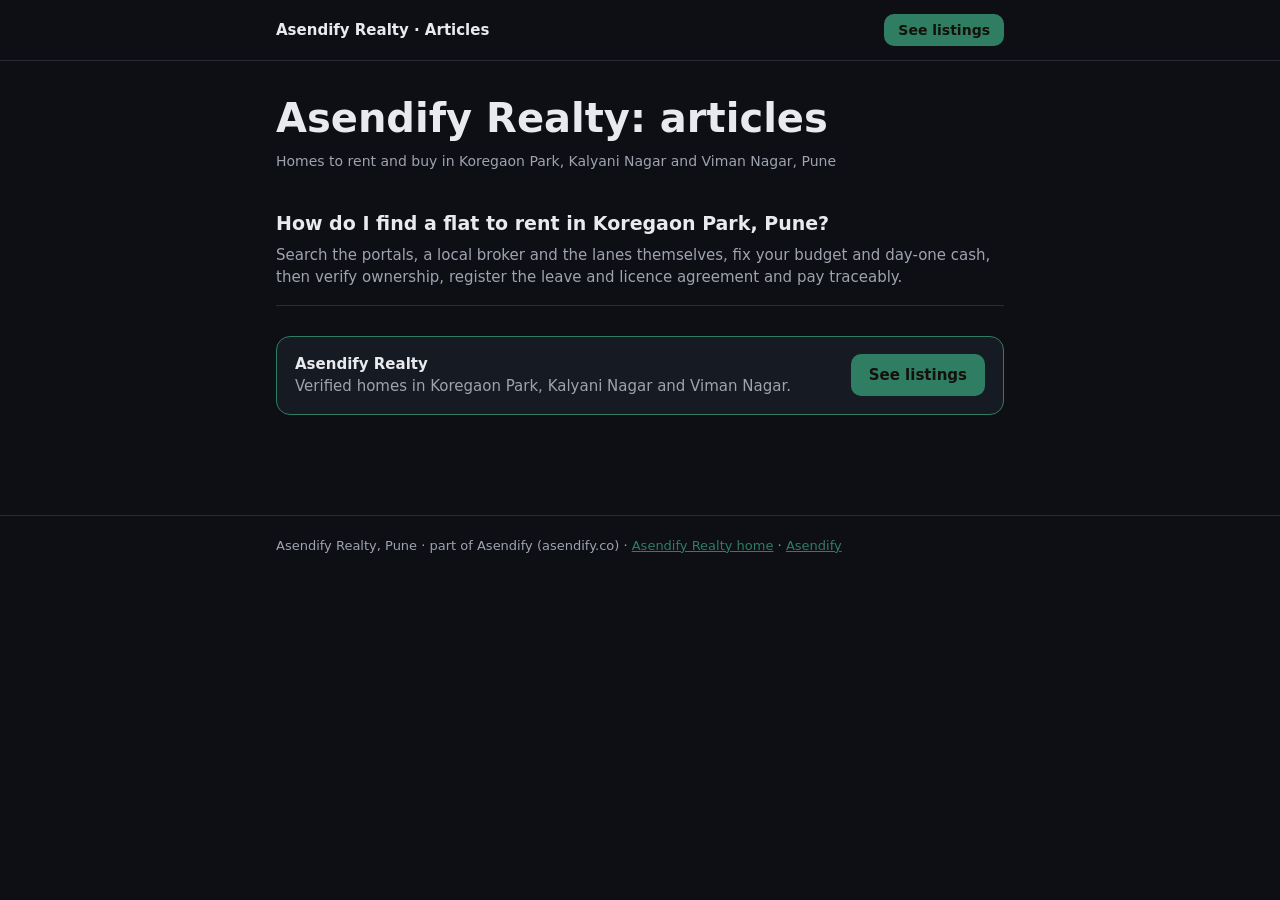
==== blog/index.html @ f892764b "Realty blog: first article (find a flat to rent in Koregaon Park), /blog/ index + blog-sitemap, visi" ====
<!doctype html><html lang="en"><head><meta charset="utf-8"><meta name="viewport" content="width=device-width,initial-scale=1">
<title>Asendify Realty articles | Homes to rent and buy in Koregaon Park, Kalyani Nagar and Viman Nagar, Pune</title><meta name="description" content="Free guides from Asendify Realty: homes to rent and buy in koregaon park, kalyani nagar and viman nagar, pune.">
<link rel="canonical" href="https://realty.asendify.co/blog/"><meta property="og:type" content="article"><meta property="og:title" content="Asendify Realty articles | Homes to rent and buy in Koregaon Park, Kalyani Nagar and Viman Nagar, Pune"><meta property="og:description" content="Free guides from Asendify Realty: homes to rent and buy in koregaon park, kalyani nagar and viman nagar, pune."><meta property="og:url" content="https://realty.asendify.co/blog/"><meta name="twitter:card" content="summary">

<style>:root{--a:#2f7d62}*{box-sizing:border-box}body{margin:0;background:#0d0f14;color:#e9eaef;font:17px/1.7 Georgia,'Times New Roman',serif}
header{border-bottom:1px solid #262b36}header .w{display:flex;justify-content:space-between;align-items:center;padding:14px 16px;font:600 15px system-ui,sans-serif}
header a{color:#e9eaef;text-decoration:none}header .btn{padding:8px 14px;font-size:14px}
.w{max-width:760px;margin:0 auto;padding:0 16px}main{padding:34px 0 70px}
h1{font:700 clamp(28px,5.5vw,40px)/1.15 system-ui,sans-serif;margin:0 0 12px}h2{font:700 24px/1.3 system-ui,sans-serif;margin:36px 0 10px}h3{font:700 19px/1.35 system-ui,sans-serif;margin:26px 0 8px}
p,li{color:#d6d8df}a{color:var(--a)}blockquote{margin:18px 0;padding:6px 16px;border-left:3px solid var(--a);color:#b8bcc7}
.meta{color:#9ea3b0;font:14px system-ui,sans-serif;margin-bottom:26px}
.cta{display:flex;gap:14px;align-items:center;justify-content:space-between;flex-wrap:wrap;background:#161a22;border:1px solid #262b36;border-radius:14px;padding:16px 18px;margin:30px 0;font:15px/1.5 system-ui,sans-serif}
.cta span{color:#9ea3b0}.cta.big{border-color:var(--a)}
.btn{display:inline-block;background:var(--a);color:#14100b;font:700 15px system-ui,sans-serif;padding:12px 18px;border-radius:10px;text-decoration:none}
.list a{display:block;padding:16px 0;border-bottom:1px solid #262b36;text-decoration:none}.list b{color:#e9eaef;font:700 19px/1.35 system-ui,sans-serif}.list span{display:block;color:#9ea3b0;font:15px/1.5 system-ui,sans-serif;margin-top:4px}
p.rec{border-left:3px solid var(--a,#d4af37);background:rgba(255,255,255,.04);padding:10px 14px;border-radius:6px}
footer{border-top:1px solid #262b36;color:#9ea3b0;font:13px system-ui,sans-serif;padding:22px 0}
</style></head><body><header><div class="w"><a href="/blog/">Asendify Realty · Articles</a><a class="btn" href="https://realty.asendify.co/listings.html?utm_source=blog&amp;utm_medium=seo&amp;utm_campaign=header">See listings</a></div></header>
<main><div class="w"><h1>Asendify Realty: articles</h1><div class="meta">Homes to rent and buy in Koregaon Park, Kalyani Nagar and Viman Nagar, Pune</div>
<div class="list"><a href="/blog/find-flat-to-rent-koregaon-park-pune/"><b>How do I find a flat to rent in Koregaon Park, Pune?</b><span>Search the portals, a local broker and the lanes themselves, fix your budget and day-one cash, then verify ownership, register the leave and licence agreement and pay traceably.</span></a></div>
<div class="cta big"><div><b>Asendify Realty</b><br><span>Verified homes in Koregaon Park, Kalyani Nagar and Viman Nagar.</span></div><a class="btn" href="https://realty.asendify.co/listings.html?utm_source=blog&amp;utm_medium=seo&amp;utm_campaign=blog-index">See listings</a></div></div></main><footer><div class="w">Asendify Realty, Pune · part of Asendify (asendify.co) · <a href="https://realty.asendify.co/">Asendify Realty home</a> · <a href="https://www.asendify.co/?utm_source=blog&utm_medium=seo&utm_campaign=svc-footer">Asendify</a></div></footer><script src="https://www.asendify.co/assets/js/blossom.js?v=5" defer></script><script>/* 2026-10-20: real-visit counter for the Asendify Channels dashboard (same rules as the book shops and the other sites). */
(function(){try{if(sessionStorage.getItem('asd_sv')==='1')return;var q0=new URLSearchParams(location.search);
if(q0.get('internal')==='1')document.cookie='asd_internal=1; domain=.asendify.co; path=/; max-age=63072000; SameSite=Lax; Secure';
if(/(^|;\s*)asd_internal=1/.test(document.cookie))return;
if(navigator.webdriver||/bot\b|bot\/|crawl|spider|slurp|preview|headless|lighthouse|scanner|facebookexternalhit/i.test(navigator.userAgent))return;
var c=function(v){return String(v||'').toLowerCase().replace(/[^a-z0-9._-]/g,'').slice(0,60)};var src='';
if(q0.get('utm_source'))src=[c(q0.get('utm_source')),c(q0.get('utm_medium')),c(q0.get('utm_campaign'))].join('/');
if(!src&&document.referrer){var h=new URL(document.referrer).hostname.replace(/^www\./,'');if(h&&!/(^|\.)asendify\.co$/.test(h))src='ref/'+c(h);}
src=src||'direct';var path=location.pathname.replace(/[^a-zA-Z0-9._\/-]/g,'').slice(0,120)||'/';
var acts=['scroll','pointerdown','touchstart','keydown','mousemove','wheel'],sent=false,shown=0,tick;
var send=function(how){if(sent)return;sent=true;clearInterval(tick);acts.forEach(function(e){removeEventListener(e,on,true)});
try{sessionStorage.setItem('asd_sv','1')}catch(e){}
fetch('https://playbook.asendify.co/api/ref',{method:'POST',mode:'no-cors',keepalive:true,headers:{'Content-Type':'text/plain'},body:JSON.stringify({visit:src,page:path,engaged:how,product:'realty'})}).catch(function(){})};
var on=function(){send('interact')};acts.forEach(function(e){addEventListener(e,on,{capture:true,passive:true})});
tick=setInterval(function(){if(document.visibilityState==='visible'&&(shown+=1000)>=12000)send('time')},1000);}catch(e){}})();</script>
</body></html>
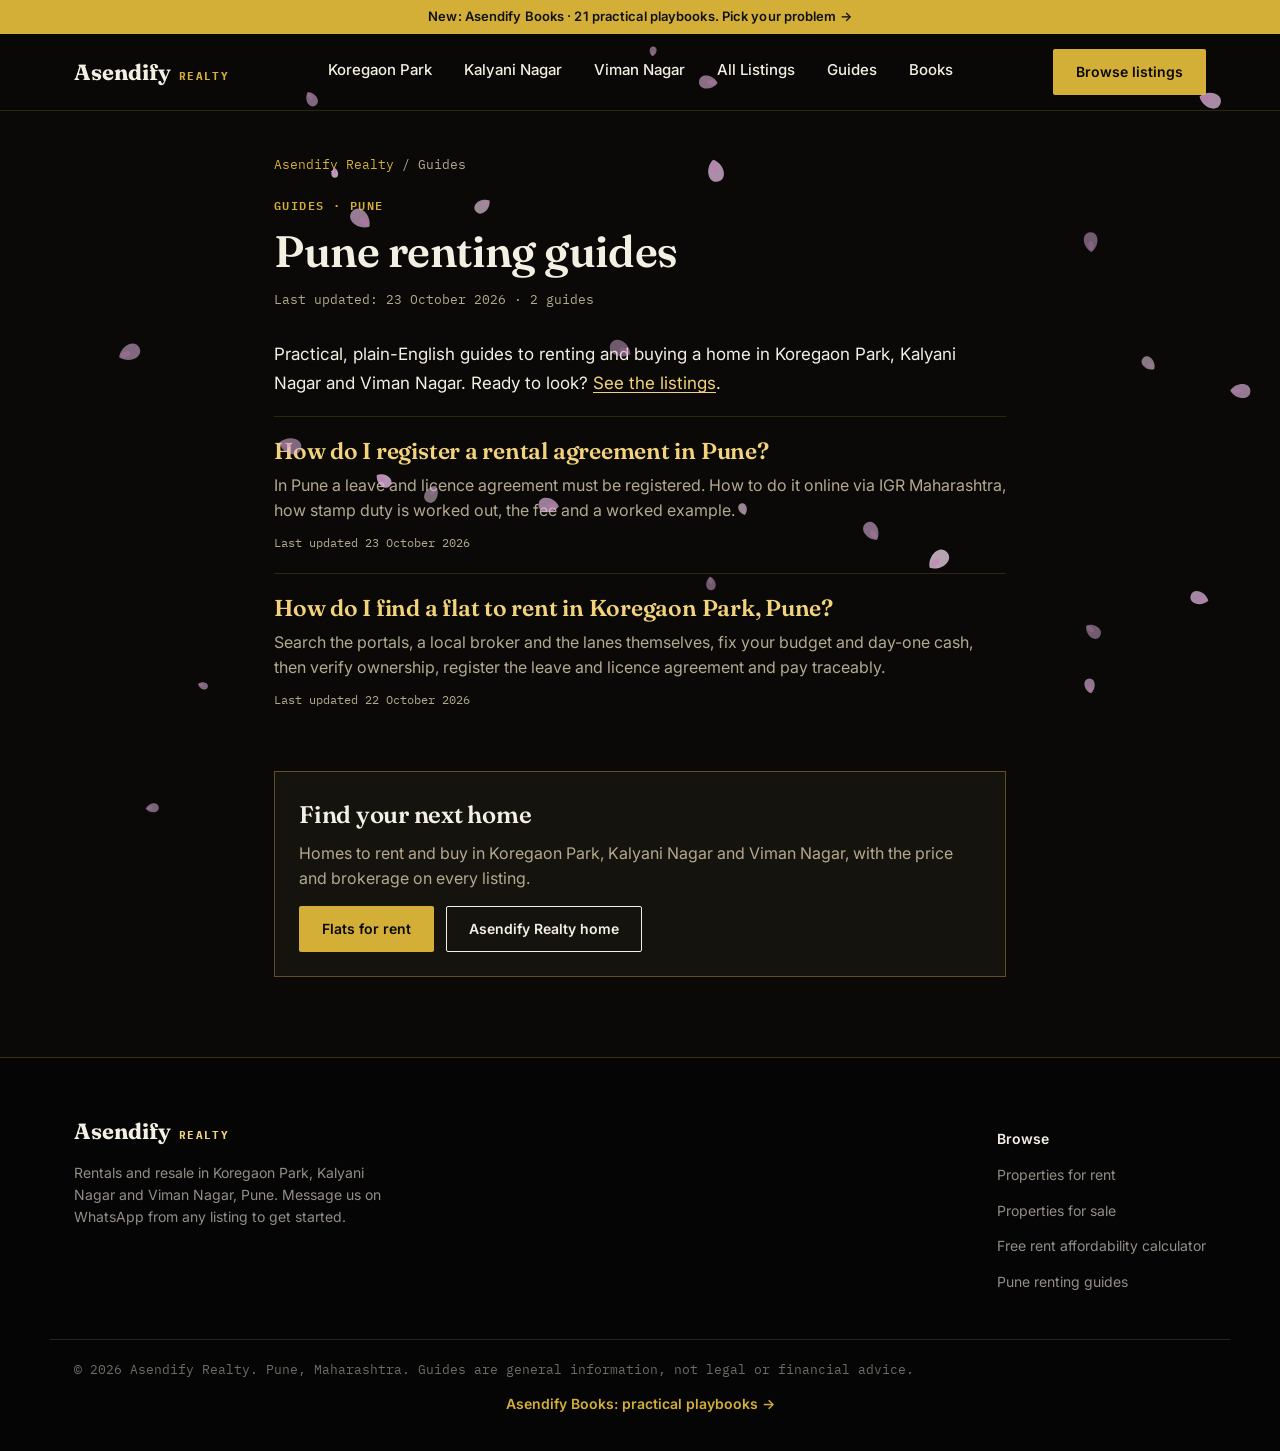
==== commit 8ab57ebc: "Realty blog: static build of every published realty article (fixes /blog/ 404s) - scripts/build_real" ====
--- a/blog/index.html
+++ b/blog/index.html
@@ -1,24 +1,75 @@
-<!doctype html><html lang="en"><head><meta charset="utf-8"><meta name="viewport" content="width=device-width,initial-scale=1">
-<title>Asendify Realty articles | Homes to rent and buy in Koregaon Park, Kalyani Nagar and Viman Nagar, Pune</title><meta name="description" content="Free guides from Asendify Realty: homes to rent and buy in koregaon park, kalyani nagar and viman nagar, pune.">
-<link rel="canonical" href="https://realty.asendify.co/blog/"><meta property="og:type" content="article"><meta property="og:title" content="Asendify Realty articles | Homes to rent and buy in Koregaon Park, Kalyani Nagar and Viman Nagar, Pune"><meta property="og:description" content="Free guides from Asendify Realty: homes to rent and buy in koregaon park, kalyani nagar and viman nagar, pune."><meta property="og:url" content="https://realty.asendify.co/blog/"><meta name="twitter:card" content="summary">
-
-<style>:root{--a:#2f7d62}*{box-sizing:border-box}body{margin:0;background:#0d0f14;color:#e9eaef;font:17px/1.7 Georgia,'Times New Roman',serif}
-header{border-bottom:1px solid #262b36}header .w{display:flex;justify-content:space-between;align-items:center;padding:14px 16px;font:600 15px system-ui,sans-serif}
-header a{color:#e9eaef;text-decoration:none}header .btn{padding:8px 14px;font-size:14px}
-.w{max-width:760px;margin:0 auto;padding:0 16px}main{padding:34px 0 70px}
-h1{font:700 clamp(28px,5.5vw,40px)/1.15 system-ui,sans-serif;margin:0 0 12px}h2{font:700 24px/1.3 system-ui,sans-serif;margin:36px 0 10px}h3{font:700 19px/1.35 system-ui,sans-serif;margin:26px 0 8px}
-p,li{color:#d6d8df}a{color:var(--a)}blockquote{margin:18px 0;padding:6px 16px;border-left:3px solid var(--a);color:#b8bcc7}
-.meta{color:#9ea3b0;font:14px system-ui,sans-serif;margin-bottom:26px}
-.cta{display:flex;gap:14px;align-items:center;justify-content:space-between;flex-wrap:wrap;background:#161a22;border:1px solid #262b36;border-radius:14px;padding:16px 18px;margin:30px 0;font:15px/1.5 system-ui,sans-serif}
-.cta span{color:#9ea3b0}.cta.big{border-color:var(--a)}
-.btn{display:inline-block;background:var(--a);color:#14100b;font:700 15px system-ui,sans-serif;padding:12px 18px;border-radius:10px;text-decoration:none}
-.list a{display:block;padding:16px 0;border-bottom:1px solid #262b36;text-decoration:none}.list b{color:#e9eaef;font:700 19px/1.35 system-ui,sans-serif}.list span{display:block;color:#9ea3b0;font:15px/1.5 system-ui,sans-serif;margin-top:4px}
-p.rec{border-left:3px solid var(--a,#d4af37);background:rgba(255,255,255,.04);padding:10px 14px;border-radius:6px}
-footer{border-top:1px solid #262b36;color:#9ea3b0;font:13px system-ui,sans-serif;padding:22px 0}
-</style></head><body><header><div class="w"><a href="/blog/">Asendify Realty · Articles</a><a class="btn" href="https://realty.asendify.co/listings.html?utm_source=blog&amp;utm_medium=seo&amp;utm_campaign=header">See listings</a></div></header>
-<main><div class="w"><h1>Asendify Realty: articles</h1><div class="meta">Homes to rent and buy in Koregaon Park, Kalyani Nagar and Viman Nagar, Pune</div>
-<div class="list"><a href="/blog/find-flat-to-rent-koregaon-park-pune/"><b>How do I find a flat to rent in Koregaon Park, Pune?</b><span>Search the portals, a local broker and the lanes themselves, fix your budget and day-one cash, then verify ownership, register the leave and licence agreement and pay traceably.</span></a></div>
-<div class="cta big"><div><b>Asendify Realty</b><br><span>Verified homes in Koregaon Park, Kalyani Nagar and Viman Nagar.</span></div><a class="btn" href="https://realty.asendify.co/listings.html?utm_source=blog&amp;utm_medium=seo&amp;utm_campaign=blog-index">See listings</a></div></div></main><footer><div class="w">Asendify Realty, Pune · part of Asendify (asendify.co) · <a href="https://realty.asendify.co/">Asendify Realty home</a> · <a href="https://www.asendify.co/?utm_source=blog&utm_medium=seo&utm_campaign=svc-footer">Asendify</a></div></footer><script src="https://www.asendify.co/assets/js/blossom.js?v=5" defer></script><script>/* 2026-10-20: real-visit counter for the Asendify Channels dashboard (same rules as the book shops and the other sites). */
+<!DOCTYPE html>
+<html lang="en">
+<head>
+<meta charset="UTF-8">
+<meta name="viewport" content="width=device-width, initial-scale=1.0">
+<title>Pune renting guides: Koregaon Park, Kalyani Nagar and Viman Nagar | Asendify Realty</title>
+<meta name="description" content="Free, practical guides from Asendify Realty on renting and buying a home in Pune: finding a flat, leave and licence agreements, deposits, brokerage and more.">
+<link rel="canonical" href="https://realty.asendify.co/blog/">
+<meta property="og:type" content="website">
+<meta property="og:site_name" content="Asendify Realty">
+<meta property="og:title" content="Pune renting guides: Koregaon Park, Kalyani Nagar and Viman Nagar">
+<meta property="og:description" content="Free, practical guides from Asendify Realty on renting and buying a home in Pune: finding a flat, leave and licence agreements, deposits, brokerage and more.">
+<meta property="og:url" content="https://realty.asendify.co/blog/">
+<meta property="og:image" content="https://realty.asendify.co/blog/og.png">
+<meta property="og:image:width" content="1200"><meta property="og:image:height" content="630">
+<meta name="twitter:card" content="summary_large_image">
+<meta name="twitter:title" content="Pune renting guides: Koregaon Park, Kalyani Nagar and Viman Nagar">
+<meta name="twitter:description" content="Free, practical guides from Asendify Realty on renting and buying a home in Pune: finding a flat, leave and licence agreements, deposits, brokerage and more.">
+<meta name="twitter:image" content="https://realty.asendify.co/blog/og.png">
+<link rel="stylesheet" href="/assets/css/style.css?v=2">
+<style>.post{padding:44px 0 30px}.post .wrap{max-width:780px}.crumbs{font-family:var(--font-mono);font-size:12.5px;color:var(--stone);margin:0 0 18px}.crumbs a{color:var(--brass)}.eyebrow{display:inline-block;font-family:var(--font-mono);font-size:12px;letter-spacing:.12em;text-transform:uppercase;color:var(--brass);margin-bottom:12px}.post h1{font-family:var(--font-display);font-size:clamp(30px,5.4vw,44px);line-height:1.12;margin:0 0 14px}.updated{font-family:var(--font-mono);font-size:12.5px;color:var(--stone);margin:0 0 30px}.post-body{font-size:17px;line-height:1.75}.post-body p,.post-body li{color:#e2dccd}.post-body li{margin:0 0 8px}.post-body h2{font-family:var(--font-display);font-size:27px;line-height:1.25;margin:40px 0 12px}.post-body h3{font-size:19px;line-height:1.4;margin:28px 0 8px}.post-body a,.related a,.blog-list a h2{color:var(--brass-light)}.post-body a{text-decoration:underline;text-underline-offset:3px;overflow-wrap:anywhere}.post-body blockquote{margin:18px 0;padding:6px 16px;border-left:3px solid var(--brass);color:var(--stone)}.table-wrap{overflow-x:auto}.post-body table{width:100%;border-collapse:collapse;margin:18px 0;font-size:.95em}.post-body th,.post-body td{border:1px solid var(--line);padding:8px 10px;text-align:left;vertical-align:top}.post-cta{border:1px solid rgba(212,175,55,.4);background:var(--paper-dim);padding:24px;margin:40px 0 10px}.post-cta h2{font-family:var(--font-display);font-size:24px;margin:0 0 8px}.post-cta p{color:var(--stone);margin:0 0 16px}.post-cta .btns{display:flex;gap:12px;flex-wrap:wrap}.post-cta .areas{margin:16px 0 0;font-size:14.5px}.post-cta .areas a{color:var(--brass-light)}.related{margin:34px 0 0;padding:22px 0 0;border-top:1px solid var(--line)}.related h2{font-family:var(--font-display);font-size:21px;margin:0 0 10px}.related li{margin:0 0 8px}.blog-list{list-style:none;padding:0;margin:10px 0 0}.blog-list li{border-top:1px solid var(--line);padding:20px 0}.blog-list a{display:block}.blog-list h2{font-family:var(--font-display);font-size:23px;line-height:1.3;margin:0 0 6px}.blog-list p{color:var(--stone);margin:0 0 6px}.blog-list .m{font-family:var(--font-mono);font-size:12px;color:var(--stone)}@media (max-width:600px){.post .wrap,.site-header .wrap,footer .wrap{padding:0 16px}.post{padding-top:30px}.site-header .btn{padding:9px 14px}}</style>
+<script type="application/ld+json">{"@context": "https://schema.org", "@graph": [{"@type": "CollectionPage", "name": "Pune renting guides: Koregaon Park, Kalyani Nagar and Viman Nagar", "description": "Free, practical guides from Asendify Realty on renting and buying a home in Pune: finding a flat, leave and licence agreements, deposits, brokerage and more.", "url": "https://realty.asendify.co/blog/", "inLanguage": "en-IN", "isPartOf": {"@type": "WebSite", "name": "Asendify Realty", "url": "https://realty.asendify.co/"}, "mainEntity": {"@type": "ItemList", "itemListElement": [{"@type": "ListItem", "position": 1, "url": "https://realty.asendify.co/blog/register-rental-agreement-pune-leave-and-licence/", "name": "How do I register a rental agreement in Pune?"}, {"@type": "ListItem", "position": 2, "url": "https://realty.asendify.co/blog/find-flat-to-rent-koregaon-park-pune/", "name": "How do I find a flat to rent in Koregaon Park, Pune?"}]}}, {"@type": "BreadcrumbList", "itemListElement": [{"@type": "ListItem", "position": 1, "name": "Asendify Realty", "item": "https://realty.asendify.co/"}, {"@type": "ListItem", "position": 2, "name": "Guides", "item": "https://realty.asendify.co/blog/"}]}]}</script>
+</head>
+<body>
+<header class="site-header">
+  <div class="wrap">
+    <a href="/" class="brand">Asendify <span class="sub">Realty</span></a>
+    <nav class="nav-links">
+      <a href="/koregaon-park.html">Koregaon Park</a>
+      <a href="/kalyani-nagar.html">Kalyani Nagar</a>
+      <a href="/viman-nagar.html">Viman Nagar</a>
+      <a href="/listings.html">All Listings</a>
+      <a href="/blog/">Guides</a>
+    <a class="asd-books-nav" href="https://www.asendify.co/books/?utm_source=realty&amp;utm_medium=nav">Books</a></nav>
+    <a class="btn btn-primary" href="/listings.html?utm_source=blog&amp;utm_medium=header&amp;utm_campaign=blog-index">Browse listings</a>
+  </div>
+</header>
+<main>
+<!-- realty-article: built by scripts/build_realty_blog.py from shop_articles (product=realty) -->
+<section class="post"><div class="wrap">
+  <nav class="crumbs" aria-label="Breadcrumb"><a href="/">Asendify Realty</a> / Guides</nav>
+  <span class="eyebrow">Guides · Pune</span>
+  <h1>Pune renting guides</h1>
+  <p class="updated">Last updated: <time datetime="2026-10-23">23 October 2026</time> · 2 guides</p>
+  <p class="post-body">Practical, plain-English guides to renting and buying a home in Koregaon Park, Kalyani Nagar and Viman Nagar. Ready to look? <a href="/listings.html?utm_source=blog&amp;utm_medium=index">See the listings</a>.</p>
+  <ul class="blog-list"><li><a href="/blog/register-rental-agreement-pune-leave-and-licence/"><h2>How do I register a rental agreement in Pune?</h2></a><p>In Pune a leave and licence agreement must be registered. How to do it online via IGR Maharashtra, how stamp duty is worked out, the fee and a worked example.</p><span class="m">Last updated 23 October 2026</span></li><li><a href="/blog/find-flat-to-rent-koregaon-park-pune/"><h2>How do I find a flat to rent in Koregaon Park, Pune?</h2></a><p>Search the portals, a local broker and the lanes themselves, fix your budget and day-one cash, then verify ownership, register the leave and licence agreement and pay traceably.</p><span class="m">Last updated 22 October 2026</span></li></ul>
+  <div class="post-cta">
+    <h2>Find your next home</h2>
+    <p>Homes to rent and buy in Koregaon Park, Kalyani Nagar and Viman Nagar, with the price and brokerage on every listing.</p>
+    <div class="btns"><a class="btn btn-primary" href="/listings.html?type=rent&amp;utm_source=blog&amp;utm_medium=index">Flats for rent</a><a class="btn btn-outline" href="/">Asendify Realty home</a></div>
+  </div>
+</div></section>
+</main>
+<footer>
+  <div class="wrap">
+    <div>
+      <a href="/" class="brand">Asendify <span class="sub" style="color:var(--brass-light);">Realty</span></a>
+      <p>Rentals and resale in Koregaon Park, Kalyani Nagar and Viman Nagar, Pune. Message us on WhatsApp from any listing to get started.</p>
+    </div>
+    <div>
+      <p style="color:var(--ink);font-weight:600;margin-bottom:8px;">Browse</p>
+      <p><a href="/listings.html?type=rent">Properties for rent</a></p>
+      <p><a href="/listings.html?type=buy">Properties for sale</a></p>
+      <p><a href="/pune-rent-affordability-calculator/">Free rent affordability calculator</a></p>
+      <p><a href="/blog/">Pune renting guides</a></p>
+    </div>
+  </div>
+  <div class="wrap fine">&copy; 2026 Asendify Realty. Pune, Maharashtra. Guides are general information, not legal or financial advice.</div>
+<div class="asd-books-line" style="text-align:center;padding:14px 16px 4px;font-size:14px"><a class="asd-books-foot" href="https://www.asendify.co/books/?utm_source=realty&amp;utm_medium=footer" style="color:#d4af37;text-decoration:none;font-weight:600">Asendify Books: practical playbooks &rarr;</a></div></footer>
+<script src="/assets/js/blossom.js?v=5" defer></script>
+<script src="/asd-booksbar.js" data-src="realty" defer></script>
+<script>/* 2026-10-20: real-visit counter for the Asendify Channels dashboard (same rules as the book shops and the other sites). */
 (function(){try{if(sessionStorage.getItem('asd_sv')==='1')return;var q0=new URLSearchParams(location.search);
 if(q0.get('internal')==='1')document.cookie='asd_internal=1; domain=.asendify.co; path=/; max-age=63072000; SameSite=Lax; Secure';
 if(/(^|;\s*)asd_internal=1/.test(document.cookie))return;
@@ -33,4 +84,5 @@
 fetch('https://playbook.asendify.co/api/ref',{method:'POST',mode:'no-cors',keepalive:true,headers:{'Content-Type':'text/plain'},body:JSON.stringify({visit:src,page:path,engaged:how,product:'realty'})}).catch(function(){})};
 var on=function(){send('interact')};acts.forEach(function(e){addEventListener(e,on,{capture:true,passive:true})});
 tick=setInterval(function(){if(document.visibilityState==='visible'&&(shown+=1000)>=12000)send('time')},1000);}catch(e){}})();</script>
-</body></html>+</body>
+</html>
--- a/assets/css/style.css
+++ b/assets/css/style.css
@@ -0,0 +1,255 @@
+/* ============================================================
+   ASENDIFY REALTY — Design tokens
+   Palette drawn from Pune's own materials: basalt stone, red
+   laterite roof tiles, old brass door hardware, monsoon green.
+   ============================================================ */
+
+@import url('https://fonts.googleapis.com/css2?family=Fraunces:opsz,wght@9..144,400;9..144,500;9..144,600;9..144,700&family=Inter:wght@400;500;600;700&family=IBM+Plex+Mono:wght@400;500;600&display=swap');
+
+:root{
+  --ink:        #f4efe3;   /* basalt / near-black */
+  --stone:      #b4a98f;   /* weathered stone, secondary text */
+  --paper:      #0a0907;   /* limestone paper background */
+  --paper-dim:  #15130e;   /* deeper paper, card fields */
+  --terracotta: #d4af37;   /* laterite roof tile, primary accent */
+  --terracotta-dark: #b8962e;
+  --brass:      #d4af37;   /* old key / door hardware */
+  --brass-light:#f2d27a;
+  --monsoon:    #2f4a3c;   /* used sparingly: greenery accent */
+  --line:       rgba(212,175,55,0.18);
+  --line-light: rgba(241,233,220,0.22);
+
+  --font-display: 'Fraunces', Georgia, serif;
+  --font-body:    'Inter', -apple-system, sans-serif;
+  --font-mono:    'IBM Plex Mono', 'Courier New', monospace;
+
+  --radius: 2px;
+  --shadow-card: 0 10px 24px -12px rgba(0,0,0,0.6);
+}
+
+*{ box-sizing:border-box; }
+html{ scroll-behavior:smooth; }
+body{
+  margin:0;
+  background:var(--paper);
+  color:var(--ink);
+  font-family:var(--font-body);
+  line-height:1.55;
+  -webkit-font-smoothing:antialiased;
+}
+img{ max-width:100%; display:block; }
+a{ color:inherit; text-decoration:none; }
+button{ font-family:inherit; cursor:pointer; }
+:focus-visible{ outline:2px solid var(--terracotta); outline-offset:2px; }
+
+.wrap{ max-width:1180px; margin:0 auto; padding:0 24px; }
+
+/* ---------- Type ---------- */
+h1,h2,h3{ font-family:var(--font-display); font-weight:600; letter-spacing:-0.01em; color:var(--ink); margin:0; }
+.eyebrow{
+  font-family:var(--font-mono); text-transform:uppercase; letter-spacing:0.14em;
+  font-size:12px; color:var(--terracotta); font-weight:600;
+}
+.mono{ font-family:var(--font-mono); }
+
+/* ---------- Header ---------- */
+.site-header{
+  position:sticky; top:0; z-index:40;
+  background:rgba(10,9,7,0.92);
+  backdrop-filter:blur(8px);
+  border-bottom:1px solid var(--line);
+}
+.site-header .wrap{ display:flex; align-items:center; justify-content:space-between; height:76px; }
+.brand{ display:flex; align-items:baseline; gap:8px; font-family:var(--font-display); font-size:22px; font-weight:700; }
+.brand .sub{ font-family:var(--font-mono); font-size:11px; letter-spacing:0.12em; color:var(--brass); text-transform:uppercase; }
+.nav-links{ display:flex; gap:32px; font-size:15px; font-weight:500; }
+.nav-links a{ position:relative; padding-bottom:4px; }
+.nav-links a::after{
+  content:''; position:absolute; left:0; right:0; bottom:-2px; height:2px;
+  background:var(--terracotta); transform:scaleX(0); transform-origin:left; transition:transform .2s ease;
+}
+.nav-links a:hover::after{ transform:scaleX(1); }
+.btn{
+  display:inline-flex; align-items:center; gap:8px;
+  padding:11px 22px; border-radius:var(--radius);
+  font-weight:600; font-size:14px; border:1px solid transparent;
+  transition:transform .15s ease, background .15s ease, border-color .15s ease;
+}
+.btn-primary{ background:var(--terracotta); color:var(--paper); }
+.btn-primary:hover{ background:var(--terracotta-dark); transform:translateY(-1px); }
+.btn-outline{ border-color:var(--ink); color:var(--ink); }
+.btn-outline:hover{ background:var(--terracotta); color:#1a1405; }
+.btn-ghost{ color:var(--ink); border-bottom:1px solid rgba(212,175,55,0.45); border-radius:0; padding:4px 0; }
+
+/* ---------- Hero ---------- */
+.hero{ padding:76px 0 56px; position:relative; overflow:hidden; }
+.hero-grid{ display:grid; grid-template-columns:1.1fr 0.9fr; gap:56px; align-items:center; }
+.hero h1{ font-size:clamp(38px,5vw,58px); line-height:1.04; margin-bottom:22px; }
+.hero h1 em{ font-style:italic; color:var(--terracotta); }
+.hero p.lede{ font-size:18px; color:var(--stone); max-width:46ch; margin-bottom:32px; }
+.hero-ctas{ display:flex; gap:14px; flex-wrap:wrap; }
+
+/* Toggle: Rent / Buy — the ledger tab */
+.mode-toggle{
+  display:inline-flex; border:1.5px solid rgba(212,175,55,0.45); border-radius:999px; padding:4px; margin-bottom:28px;
+  font-family:var(--font-mono); font-size:13px; font-weight:600; letter-spacing:0.04em;
+}
+.mode-toggle button{
+  border:none; background:transparent; padding:9px 22px; border-radius:999px; color:var(--stone);
+  transition:background .15s ease, color .15s ease;
+}
+.mode-toggle button.active{ background:var(--terracotta); color:#1a1405; }
+
+/* Signature element: the key tag */
+.keytag{
+  position:relative;
+  background:var(--paper-dim);
+  border:1.5px solid rgba(212,175,55,0.45);
+  border-radius:10px;
+  padding:34px 28px 28px;
+  box-shadow:var(--shadow-card);
+  transform:rotate(-2deg);
+}
+.keytag::before{
+  content:'';
+  position:absolute; top:16px; left:24px;
+  width:16px; height:16px; border-radius:50%;
+  background:var(--paper); border:2px solid rgba(212,175,55,0.45);
+}
+.keytag .tag-string{
+  position:absolute; top:-38px; left:32px; width:2px; height:40px;
+  background:repeating-linear-gradient(var(--ink) 0 6px, transparent 6px 10px);
+  transform:rotate(8deg);
+}
+.keytag .tag-label{ font-family:var(--font-mono); font-size:12px; letter-spacing:0.1em; color:var(--brass); text-transform:uppercase; margin-bottom:10px;}
+.keytag h3{ font-size:22px; margin-bottom:6px; }
+.keytag .tag-price{ font-family:var(--font-mono); font-size:26px; font-weight:600; color:var(--terracotta); margin:14px 0 4px; }
+.keytag .tag-meta{ font-size:13px; color:var(--stone); }
+
+/* ---------- Section shell ---------- */
+section{ padding:72px 0; }
+.section-head{ margin-bottom:40px; max-width:640px; }
+.section-head h2{ font-size:clamp(28px,3.4vw,38px); margin-top:10px; }
+.section-head p{ color:var(--stone); margin-top:12px; font-size:16px; }
+.divider{ height:1px; background:var(--line); border:none; margin:0; }
+
+/* ---------- Filters bar ---------- */
+.filters{
+  display:flex; flex-wrap:wrap; gap:12px; align-items:center;
+  padding:18px 20px; background:var(--paper-dim); border:1px solid var(--line); border-radius:8px; margin-bottom:36px;
+}
+.filters select, .filters input{
+  font-family:var(--font-mono); font-size:13px; padding:9px 12px;
+  border:1px solid rgba(212,175,55,0.45); border-radius:4px; background:var(--paper); color:var(--ink);
+}
+.filters .count{ margin-left:auto; font-family:var(--font-mono); font-size:13px; color:var(--stone); }
+
+/* ---------- Property grid & card (the key tag, repeated) ---------- */
+.grid-properties{ display:grid; grid-template-columns:repeat(auto-fill,minmax(300px,1fr)); gap:28px; }
+.pcard{
+  background:var(--paper); border:1.5px solid rgba(212,175,55,0.45); border-radius:10px; overflow:hidden;
+  display:flex; flex-direction:column; transition:transform .18s ease, box-shadow .18s ease;
+}
+.pcard:hover{ transform:translateY(-4px); box-shadow:var(--shadow-card); }
+.pcard .photo{ position:relative; aspect-ratio:4/3; background:var(--paper-dim); overflow:hidden; }
+.pcard .photo img{ width:100%; height:100%; object-fit:cover; }
+.pcard .badge{
+  position:absolute; top:12px; left:12px; background:var(--terracotta); color:#1a1405;
+  font-family:var(--font-mono); font-size:11px; letter-spacing:0.08em; text-transform:uppercase;
+  padding:5px 10px; border-radius:999px;
+}
+.pcard .badge.buy{ background:var(--terracotta); }
+.pcard .punch{
+  position:absolute; top:-10px; left:24px; width:14px; height:14px; border-radius:50%;
+  background:var(--paper); border:2px solid rgba(212,175,55,0.45);
+}
+.pcard .body{ padding:18px 18px 20px; display:flex; flex-direction:column; gap:8px; flex:1; }
+.pcard .locality{ font-family:var(--font-mono); font-size:11px; letter-spacing:0.1em; text-transform:uppercase; color:var(--brass); }
+.pcard h3{ font-size:19px; }
+.pcard .specs{ font-size:13px; color:var(--stone); }
+.pcard .price-row{ margin-top:auto; display:flex; align-items:baseline; justify-content:space-between; padding-top:12px; border-top:1px dashed var(--line); }
+.pcard .price{ font-family:var(--font-mono); font-weight:600; font-size:19px; color:var(--terracotta); }
+.pcard .price .unit{ font-size:12px; color:var(--stone); font-weight:400; }
+.pcard .view-link{ font-family:var(--font-mono); font-size:12px; font-weight:600; border-bottom:1px solid rgba(212,175,55,0.45); }
+
+/* ---------- How it works ---------- */
+.steps{ display:grid; grid-template-columns:repeat(3,1fr); gap:32px; }
+.step{ border-top:2px solid rgba(212,175,55,0.45); padding-top:16px; }
+.step .num{ font-family:var(--font-mono); color:var(--terracotta); font-size:13px; }
+.step h3{ font-size:19px; margin:8px 0 8px; }
+.step p{ color:var(--stone); font-size:14.5px; }
+
+/* ---------- Property detail page ---------- */
+.detail-grid{ display:grid; grid-template-columns:1.4fr 1fr; gap:48px; align-items:start; }
+.gallery-main{ aspect-ratio:4/3; border-radius:10px; overflow:hidden; border:1.5px solid rgba(212,175,55,0.45); background:var(--paper-dim); }
+.gallery-main img{ width:100%; height:100%; object-fit:cover; }
+.gallery-thumbs{ display:flex; gap:10px; margin-top:10px; }
+.gallery-thumbs img{ width:78px; height:58px; object-fit:cover; border-radius:4px; border:1.5px solid var(--line); cursor:pointer; }
+.gallery-thumbs img.active{ border-color:var(--terracotta); }
+
+.detail-panel{
+  border:1.5px solid rgba(212,175,55,0.45); border-radius:10px; padding:28px; position:sticky; top:100px;
+  background:var(--paper-dim);
+}
+.detail-panel .locality{ font-family:var(--font-mono); font-size:12px; letter-spacing:0.1em; text-transform:uppercase; color:var(--brass); }
+.detail-panel h1{ font-size:28px; margin:8px 0 14px; }
+.detail-panel .price{ font-family:var(--font-mono); font-size:30px; font-weight:600; color:var(--terracotta); }
+.detail-panel .price .unit{ font-size:14px; color:var(--stone); font-weight:400; }
+.spec-table{ margin:22px 0; border-top:1px solid var(--line); }
+.spec-table div{ display:flex; justify-content:space-between; padding:10px 0; border-bottom:1px dashed var(--line); font-size:14px; }
+.spec-table span:first-child{ color:var(--stone); }
+.spec-table span:last-child{ font-family:var(--font-mono); font-weight:600; }
+.amenity-list{ display:flex; flex-wrap:wrap; gap:8px; margin:18px 0; }
+.amenity-list span{
+  font-family:var(--font-mono); font-size:12px; background:var(--paper); border:1px solid var(--line);
+  padding:6px 10px; border-radius:999px;
+}
+.brokerage-note{
+  font-size:13px; color:var(--stone); background:var(--paper); border-left:3px solid var(--brass);
+  padding:10px 14px; margin:18px 0; border-radius:4px;
+}
+.whatsapp-btn{
+  display:flex; align-items:center; justify-content:center; gap:10px; width:100%;
+  background:#25D366; color:#0b3d20; font-weight:700; padding:15px; border-radius:8px; font-size:15px;
+  margin-top:8px;
+}
+.whatsapp-btn:hover{ filter:brightness(0.95); }
+.detail-desc{ font-size:15.5px; color:var(--stone); line-height:1.7; margin-top:24px; }
+.back-link{ font-family:var(--font-mono); font-size:13px; margin-bottom:24px; display:inline-block; }
+
+/* ---------- Footer ---------- */
+footer{ background:#050505; color:var(--ink); border-top:1px solid rgba(212,175,55,0.25); padding:56px 0 32px; margin-top:40px; }
+footer .wrap{ display:flex; justify-content:space-between; flex-wrap:wrap; gap:24px; }
+footer .brand{ color:var(--ink); }
+footer p{ color:rgba(241,233,220,0.6); font-size:14px; max-width:36ch; }
+footer .fine{ border-top:1px solid rgba(241,233,220,0.15); margin-top:32px; padding-top:20px; font-size:12.5px; color:rgba(241,233,220,0.45); font-family:var(--font-mono); }
+
+/* ---------- Floating WhatsApp button ---------- */
+.whatsapp-fab{
+  position:fixed; right:22px; bottom:22px; z-index:900;
+  width:58px; height:58px; border-radius:50%;
+  background:#25D366; color:#fff;
+  display:flex; align-items:center; justify-content:center;
+  box-shadow:0 10px 26px -8px rgba(0,0,0,0.45);
+  transition:transform .18s ease, box-shadow .18s ease;
+}
+.whatsapp-fab:hover{ transform:translateY(-3px) scale(1.05); box-shadow:0 14px 30px -8px rgba(0,0,0,0.5); }
+@media (max-width: 600px){
+  .whatsapp-fab{ right:16px; bottom:16px; width:52px; height:52px; }
+}
+
+/* ---------- Empty state ---------- */
+.empty-state{ text-align:center; padding:60px 20px; color:var(--stone); font-family:var(--font-mono); }
+
+/* ---------- Responsive ---------- */
+@media (max-width: 860px){
+  .hero-grid{ grid-template-columns:1fr; }
+  .nav-links{ display:none; }
+  .steps{ grid-template-columns:1fr; }
+  .detail-grid{ grid-template-columns:1fr; }
+  .detail-panel{ position:static; }
+}
+
+@media (prefers-reduced-motion: reduce){
+  *{ transition:none !important; animation:none !important; }
+}
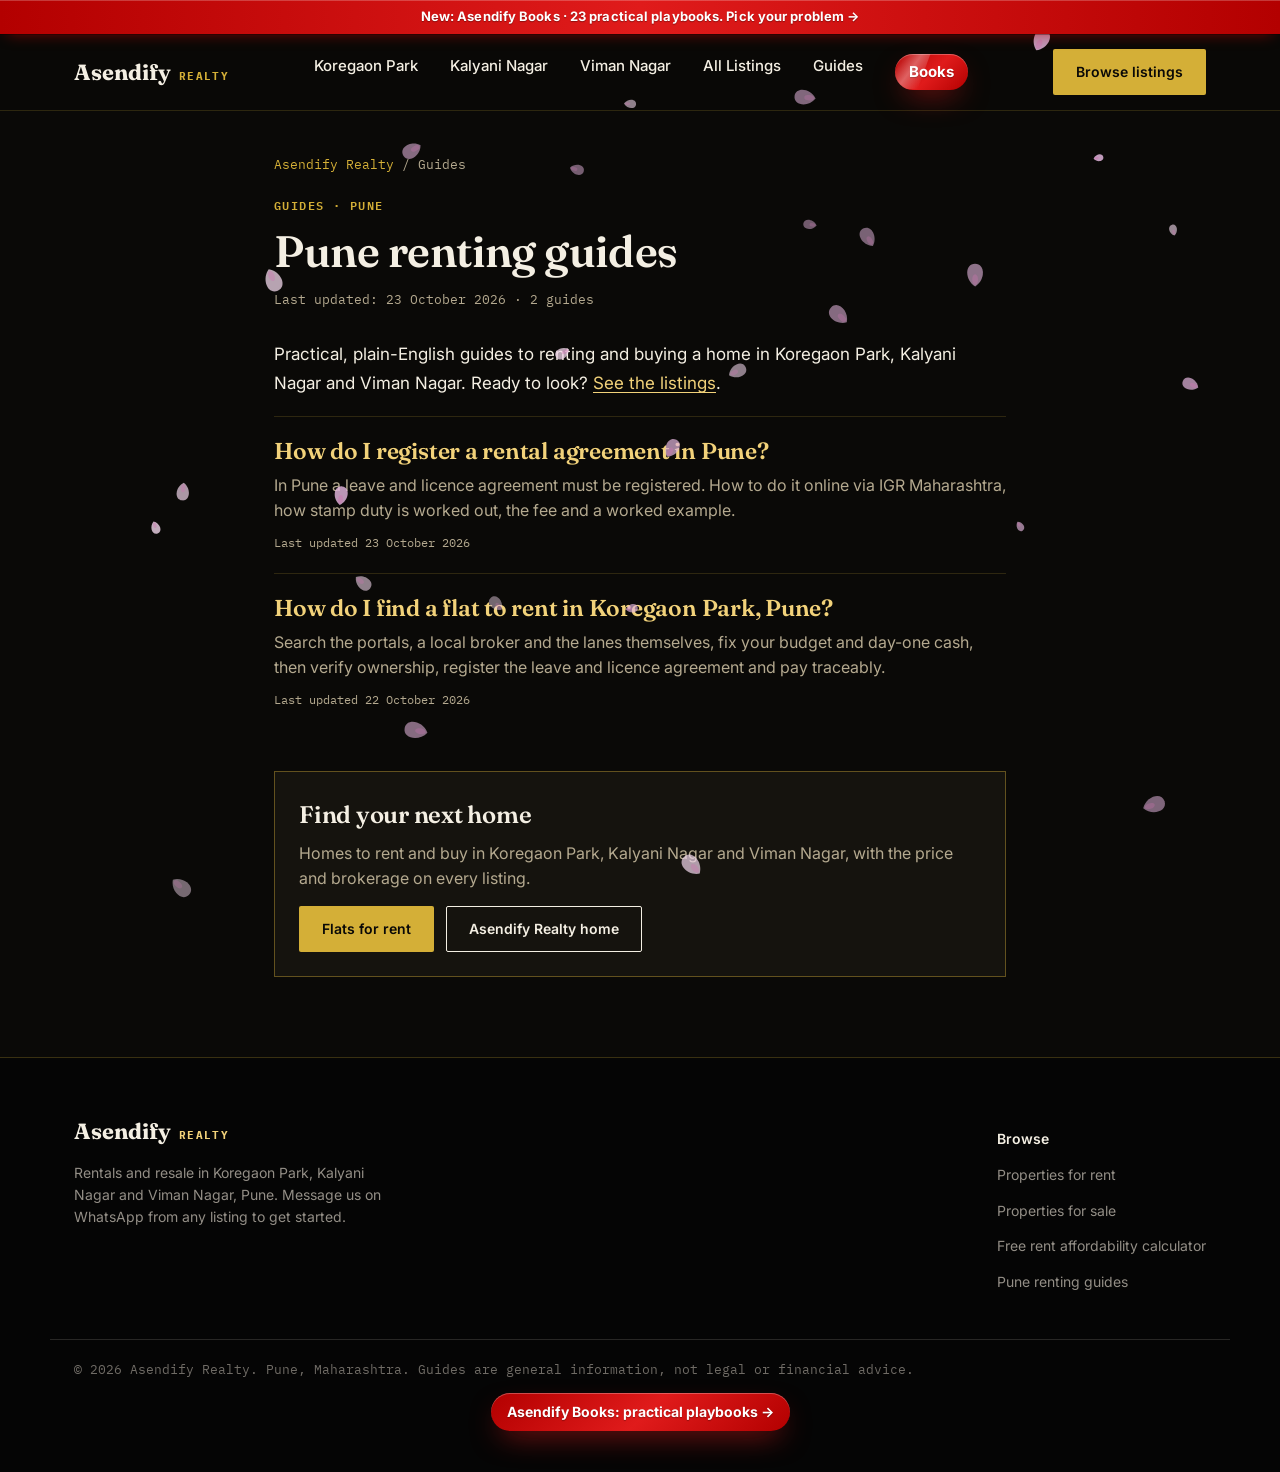
==== commit 574ef081: "Shining red books banner (23 books) and red shine buttons to the books on full/stopped services Mant" ====
--- a/blog/index.html
+++ b/blog/index.html
@@ -17,7 +17,7 @@
 <meta name="twitter:title" content="Pune renting guides: Koregaon Park, Kalyani Nagar and Viman Nagar">
 <meta name="twitter:description" content="Free, practical guides from Asendify Realty on renting and buying a home in Pune: finding a flat, leave and licence agreements, deposits, brokerage and more.">
 <meta name="twitter:image" content="https://realty.asendify.co/blog/og.png">
-<link rel="stylesheet" href="/assets/css/style.css?v=2">
+<link rel="stylesheet" href="/assets/css/style.css?v=3">
 <style>.post{padding:44px 0 30px}.post .wrap{max-width:780px}.crumbs{font-family:var(--font-mono);font-size:12.5px;color:var(--stone);margin:0 0 18px}.crumbs a{color:var(--brass)}.eyebrow{display:inline-block;font-family:var(--font-mono);font-size:12px;letter-spacing:.12em;text-transform:uppercase;color:var(--brass);margin-bottom:12px}.post h1{font-family:var(--font-display);font-size:clamp(30px,5.4vw,44px);line-height:1.12;margin:0 0 14px}.updated{font-family:var(--font-mono);font-size:12.5px;color:var(--stone);margin:0 0 30px}.post-body{font-size:17px;line-height:1.75}.post-body p,.post-body li{color:#e2dccd}.post-body li{margin:0 0 8px}.post-body h2{font-family:var(--font-display);font-size:27px;line-height:1.25;margin:40px 0 12px}.post-body h3{font-size:19px;line-height:1.4;margin:28px 0 8px}.post-body a,.related a,.blog-list a h2{color:var(--brass-light)}.post-body a{text-decoration:underline;text-underline-offset:3px;overflow-wrap:anywhere}.post-body blockquote{margin:18px 0;padding:6px 16px;border-left:3px solid var(--brass);color:var(--stone)}.table-wrap{overflow-x:auto}.post-body table{width:100%;border-collapse:collapse;margin:18px 0;font-size:.95em}.post-body th,.post-body td{border:1px solid var(--line);padding:8px 10px;text-align:left;vertical-align:top}.post-cta{border:1px solid rgba(212,175,55,.4);background:var(--paper-dim);padding:24px;margin:40px 0 10px}.post-cta h2{font-family:var(--font-display);font-size:24px;margin:0 0 8px}.post-cta p{color:var(--stone);margin:0 0 16px}.post-cta .btns{display:flex;gap:12px;flex-wrap:wrap}.post-cta .areas{margin:16px 0 0;font-size:14.5px}.post-cta .areas a{color:var(--brass-light)}.related{margin:34px 0 0;padding:22px 0 0;border-top:1px solid var(--line)}.related h2{font-family:var(--font-display);font-size:21px;margin:0 0 10px}.related li{margin:0 0 8px}.blog-list{list-style:none;padding:0;margin:10px 0 0}.blog-list li{border-top:1px solid var(--line);padding:20px 0}.blog-list a{display:block}.blog-list h2{font-family:var(--font-display);font-size:23px;line-height:1.3;margin:0 0 6px}.blog-list p{color:var(--stone);margin:0 0 6px}.blog-list .m{font-family:var(--font-mono);font-size:12px;color:var(--stone)}@media (max-width:600px){.post .wrap,.site-header .wrap,footer .wrap{padding:0 16px}.post{padding-top:30px}.site-header .btn{padding:9px 14px}}</style>
 <script type="application/ld+json">{"@context": "https://schema.org", "@graph": [{"@type": "CollectionPage", "name": "Pune renting guides: Koregaon Park, Kalyani Nagar and Viman Nagar", "description": "Free, practical guides from Asendify Realty on renting and buying a home in Pune: finding a flat, leave and licence agreements, deposits, brokerage and more.", "url": "https://realty.asendify.co/blog/", "inLanguage": "en-IN", "isPartOf": {"@type": "WebSite", "name": "Asendify Realty", "url": "https://realty.asendify.co/"}, "mainEntity": {"@type": "ItemList", "itemListElement": [{"@type": "ListItem", "position": 1, "url": "https://realty.asendify.co/blog/register-rental-agreement-pune-leave-and-licence/", "name": "How do I register a rental agreement in Pune?"}, {"@type": "ListItem", "position": 2, "url": "https://realty.asendify.co/blog/find-flat-to-rent-koregaon-park-pune/", "name": "How do I find a flat to rent in Koregaon Park, Pune?"}]}}, {"@type": "BreadcrumbList", "itemListElement": [{"@type": "ListItem", "position": 1, "name": "Asendify Realty", "item": "https://realty.asendify.co/"}, {"@type": "ListItem", "position": 2, "name": "Guides", "item": "https://realty.asendify.co/blog/"}]}]}</script>
 </head>
@@ -31,7 +31,7 @@
       <a href="/viman-nagar.html">Viman Nagar</a>
       <a href="/listings.html">All Listings</a>
       <a href="/blog/">Guides</a>
-    <a class="asd-books-nav" href="https://www.asendify.co/books/?utm_source=realty&amp;utm_medium=nav">Books</a></nav>
+    <a class="asd-books-nav btn-red-shine" href="https://www.asendify.co/books/?utm_source=realty&amp;utm_medium=nav">Books</a></nav>
     <a class="btn btn-primary" href="/listings.html?utm_source=blog&amp;utm_medium=header&amp;utm_campaign=blog-index">Browse listings</a>
   </div>
 </header>
@@ -66,7 +66,7 @@
     </div>
   </div>
   <div class="wrap fine">&copy; 2026 Asendify Realty. Pune, Maharashtra. Guides are general information, not legal or financial advice.</div>
-<div class="asd-books-line" style="text-align:center;padding:14px 16px 4px;font-size:14px"><a class="asd-books-foot" href="https://www.asendify.co/books/?utm_source=realty&amp;utm_medium=footer" style="color:#d4af37;text-decoration:none;font-weight:600">Asendify Books: practical playbooks &rarr;</a></div></footer>
+<div class="asd-books-line" style="text-align:center;padding:14px 16px 4px;font-size:14px"><a class="asd-books-foot btn-red-shine" href="https://www.asendify.co/books/?utm_source=realty&amp;utm_medium=footer">Asendify Books: practical playbooks &rarr;</a></div></footer>
 <script src="/assets/js/blossom.js?v=5" defer></script>
 <script src="/asd-booksbar.js" data-src="realty" defer></script>
 <script>/* 2026-10-20: real-visit counter for the Asendify Channels dashboard (same rules as the book shops and the other sites). */
--- a/assets/css/style.css
+++ b/assets/css/style.css
@@ -253,3 +253,14 @@
 @media (prefers-reduced-motion: reduce){
   *{ transition:none !important; animation:none !important; }
 }
+
+/* 2026-10-25 (Manthan: "make the button of them shining red"): buttons on full/stopped services that send people
+   to the books and courses. Red gradient, white bold text, a moving shine (none with reduced motion). */
+.btn-red-shine{position:relative;overflow:hidden;color:#fff!important;background:#c40c0c!important;background:linear-gradient(135deg,#b30000 0%,#e01b1b 52%,#b30000 100%)!important;border-color:#8f0000!important;font-weight:700!important;text-decoration:none!important;text-shadow:0 1px 1px rgba(0,0,0,.3);box-shadow:0 12px 30px -10px rgba(224,27,27,.7),inset 0 1px 0 rgba(255,255,255,.28)!important}
+.btn-red-shine::after{content:""!important;position:absolute!important;top:0!important;bottom:auto!important;right:auto!important;left:-60%;width:40%!important;height:100%!important;background:linear-gradient(110deg,transparent,rgba(255,255,255,.34),transparent)!important;transform:skewX(-20deg)!important;transition:none!important;animation:redshine 3.8s ease-in-out infinite;pointer-events:none}
+.btn-red-shine:hover{filter:brightness(1.08) saturate(1.05);color:#fff!important}
+.btn-red-shine:focus-visible{outline:3px solid #fff;outline-offset:2px}
+@keyframes redshine{0%,62%{left:-60%}100%{left:130%}}
+@media (prefers-reduced-motion:reduce){.btn-red-shine::after{animation:none;display:none!important}}
+.asd-books-nav.btn-red-shine{padding:6px 14px;border-radius:999px}
+.asd-books-foot.btn-red-shine{display:inline-block;padding:8px 16px;border-radius:999px}
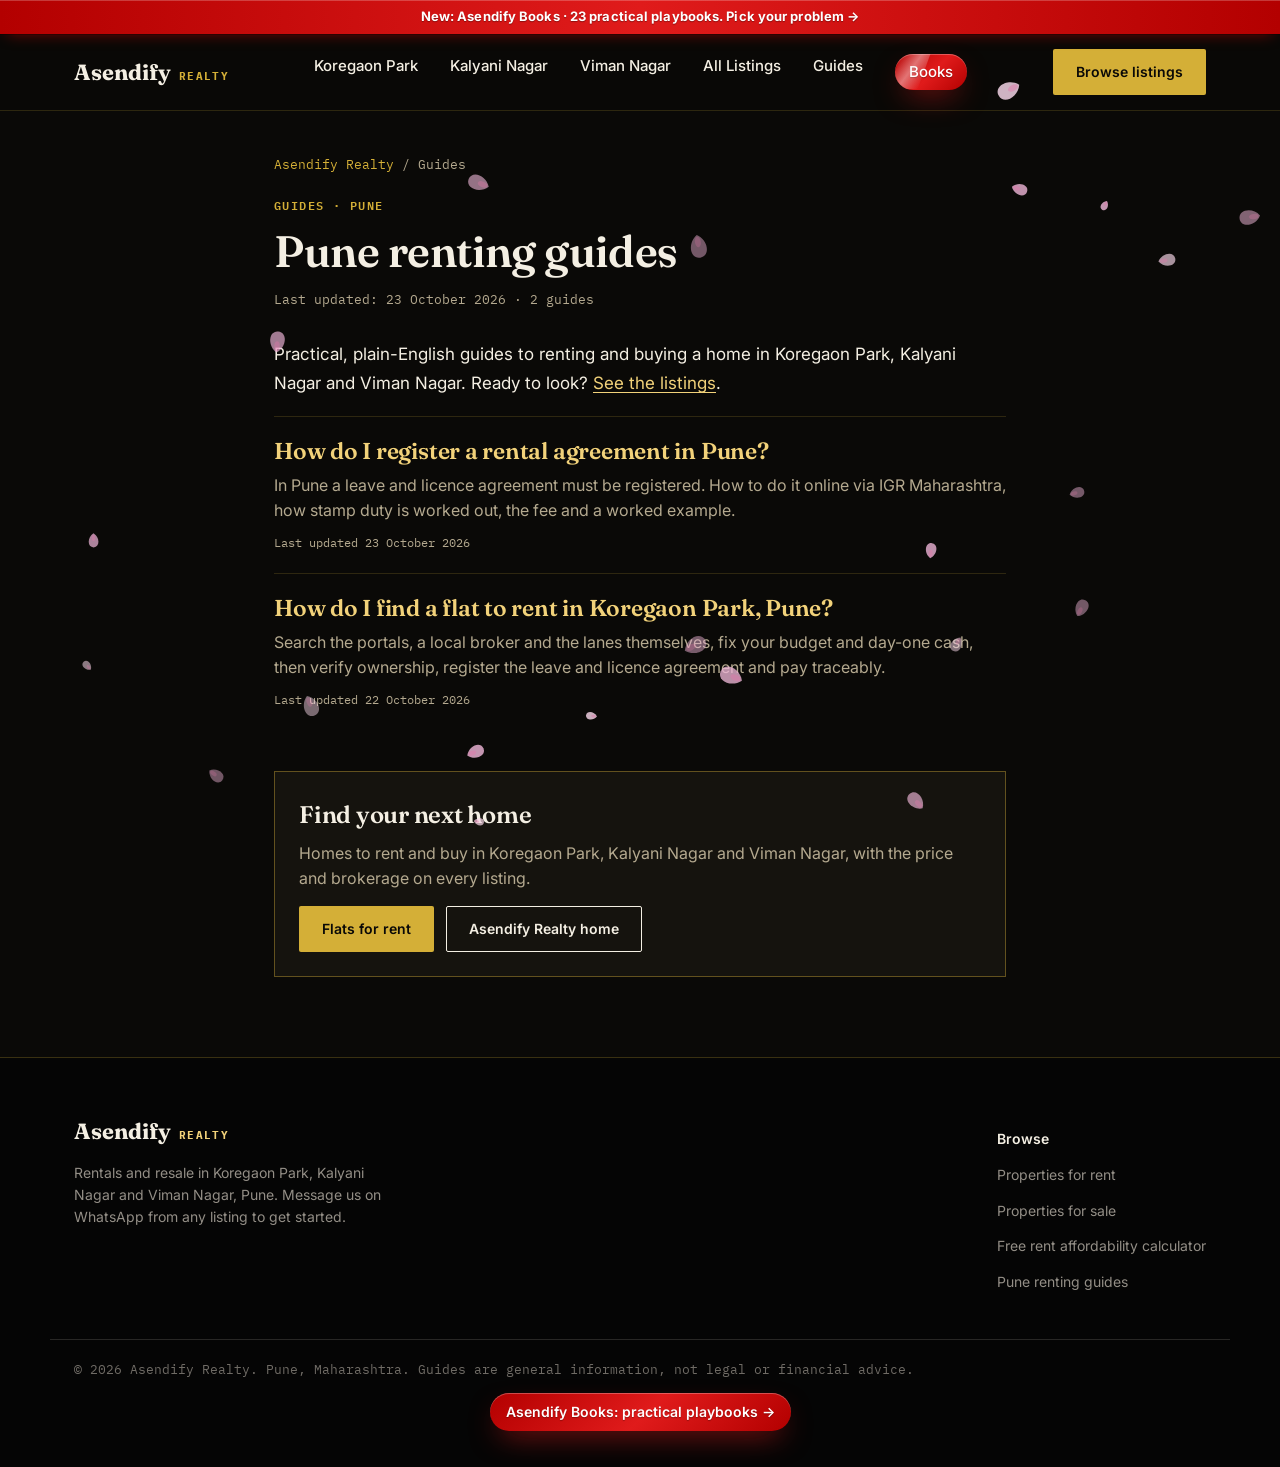
==== commit ec7cab1f: "Visit counter: first-touch source cookie across asendify.co sites, own-site hops as site/<name>, in-" ====
--- a/blog/index.html
+++ b/blog/index.html
@@ -76,7 +76,9 @@
 if(navigator.webdriver||/bot\b|bot\/|crawl|spider|slurp|preview|headless|lighthouse|scanner|facebookexternalhit/i.test(navigator.userAgent))return;
 var c=function(v){return String(v||'').toLowerCase().replace(/[^a-z0-9._-]/g,'').slice(0,60)};var src='';
 if(q0.get('utm_source'))src=[c(q0.get('utm_source')),c(q0.get('utm_medium')),c(q0.get('utm_campaign'))].join('/');
-if(!src&&document.referrer){var h=new URL(document.referrer).hostname.replace(/^www\./,'');if(h&&!/(^|\.)asendify\.co$/.test(h))src='ref/'+c(h);}
+var own='';if(!src&&document.referrer){var h=new URL(document.referrer).hostname.replace(/^www\./,'');if(h&&!/(^|\.)asendify\.co$/.test(h))src='ref/'+c(h);else if(h)own='site/'+(c(h.replace(/\.?asendify\.co$/,''))||'www');}
+/* 2026-10-28 (Manthan: tag every visit): first-touch source cookie (7 days, all asendify.co sites) so a visitor who came from Instagram and then opens a 2nd page/site keeps that source; own-site hops are site/<name>; the API labels in-app browsers. */
+var m0=document.cookie.match(/(^|;\s*)asd_src=([a-z0-9._\/-]{1,80})/);if(src)document.cookie='asd_src='+src+'; domain=.asendify.co; path=/; max-age=604800; SameSite=Lax; Secure';else if(m0)src=m0[2];else if(own)src=own;
 src=src||'direct';var path=location.pathname.replace(/[^a-zA-Z0-9._\/-]/g,'').slice(0,120)||'/';
 var acts=['scroll','pointerdown','touchstart','keydown','mousemove','wheel'],sent=false,shown=0,tick;
 var send=function(how){if(sent)return;sent=true;clearInterval(tick);acts.forEach(function(e){removeEventListener(e,on,true)});
--- a/assets/css/style.css
+++ b/assets/css/style.css
@@ -256,11 +256,11 @@
 
 /* 2026-10-25 (Manthan: "make the button of them shining red"): buttons on full/stopped services that send people
    to the books and courses. Red gradient, white bold text, a moving shine (none with reduced motion). */
-.btn-red-shine{position:relative;overflow:hidden;color:#fff!important;background:#c40c0c!important;background:linear-gradient(135deg,#b30000 0%,#e01b1b 52%,#b30000 100%)!important;border-color:#8f0000!important;font-weight:700!important;text-decoration:none!important;text-shadow:0 1px 1px rgba(0,0,0,.3);box-shadow:0 12px 30px -10px rgba(224,27,27,.7),inset 0 1px 0 rgba(255,255,255,.28)!important}
-.btn-red-shine::after{content:""!important;position:absolute!important;top:0!important;bottom:auto!important;right:auto!important;left:-60%;width:40%!important;height:100%!important;background:linear-gradient(110deg,transparent,rgba(255,255,255,.34),transparent)!important;transform:skewX(-20deg)!important;transition:none!important;animation:redshine 3.8s ease-in-out infinite;pointer-events:none}
+.btn-red-shine{position:relative;overflow:hidden;color:#fff!important;background:#c40c0c!important;background:linear-gradient(135deg,#b30000 0%,#e01b1b 52%,#b30000 100%)!important;border-color:#8f0000!important;text-decoration:none!important;text-shadow:0 1px 1px rgba(0,0,0,.3);box-shadow:0 12px 30px -10px rgba(224,27,27,.7),inset 0 1px 0 rgba(255,255,255,.28)!important}
+.btn-red-shine::after{content:""!important;position:absolute!important;top:0!important;bottom:auto!important;right:auto!important;left:-60%;width:40%!important;height:100%!important;background:linear-gradient(110deg,transparent,rgba(255,255,255,.42),transparent)!important;transform:skewX(-20deg)!important;transition:none!important;animation:redshine 3.8s ease-in-out infinite;pointer-events:none}
 .btn-red-shine:hover{filter:brightness(1.08) saturate(1.05);color:#fff!important}
 .btn-red-shine:focus-visible{outline:3px solid #fff;outline-offset:2px}
 @keyframes redshine{0%,62%{left:-60%}100%{left:130%}}
 @media (prefers-reduced-motion:reduce){.btn-red-shine::after{animation:none;display:none!important}}
 .asd-books-nav.btn-red-shine{padding:6px 14px;border-radius:999px}
-.asd-books-foot.btn-red-shine{display:inline-block;padding:8px 16px;border-radius:999px}
+.asd-books-foot.btn-red-shine{display:inline-block;vertical-align:middle;padding:8px 16px;border-radius:999px;font-weight:600}
